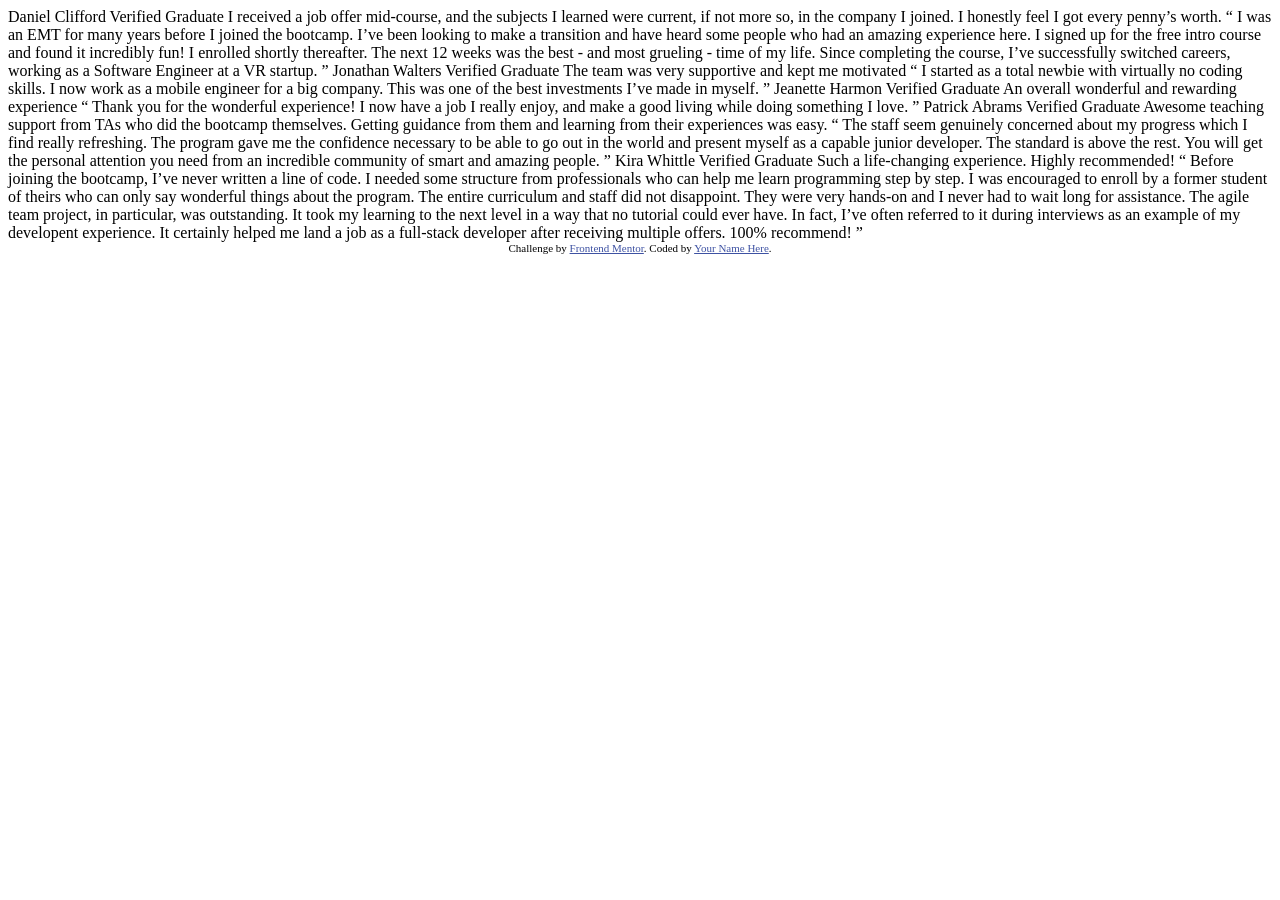
==== index.html @ 332395f9 "code written 4 months ago , reviewing the code before pushing" ====
<!DOCTYPE html>
<html lang="en">
<head>
  <meta charset="UTF-8">
  <meta name="viewport" content="width=device-width, initial-scale=1.0"> <!-- displays site properly based on user's device -->

  <link rel="icon" type="image/png" sizes="32x32" href="./images/favicon-32x32.png">
  
  <title>Frontend Mentor | [Challenge Name Here]</title>

  <!-- Feel free to remove these styles or customise in your own stylesheet 👍 -->
  <style>
    .attribution { font-size: 11px; text-align: center; }
    .attribution a { color: hsl(228, 45%, 44%); }
  </style>
</head>
<body>
  Daniel Clifford
  Verified Graduate

  I received a job offer mid-course, and the subjects I learned were current, if not more so, 
  in the company I joined. I honestly feel I got every penny’s worth.

  “ I was an EMT for many years before I joined the bootcamp. I’ve been looking to make a 
  transition and have heard some people who had an amazing experience here. I signed up 
  for the free intro course and found it incredibly fun! I enrolled shortly thereafter. 
  The next 12 weeks was the best - and most grueling - time of my life. Since completing 
  the course, I’ve successfully switched careers, working as a Software Engineer at a VR startup. ”

  Jonathan Walters
  Verified Graduate

  The team was very supportive and kept me motivated

  “ I started as a total newbie with virtually no coding skills. I now work as a mobile engineer 
  for a big company. This was one of the best investments I’ve made in myself. ”

  Jeanette Harmon
  Verified Graduate

  An overall wonderful and rewarding experience

  “ Thank you for the wonderful experience! I now have a job I really enjoy, and make a good living 
  while doing something I love. ”

  Patrick Abrams
  Verified Graduate

  Awesome teaching support from TAs who did the bootcamp themselves. Getting guidance from them and 
  learning from their experiences was easy.

  “ The staff seem genuinely concerned about my progress which I find really refreshing. The program 
  gave me the confidence necessary to be able to go out in the world and present myself as a capable 
  junior developer. The standard is above the rest. You will get the personal attention you need from 
  an incredible community of smart and amazing people. ”

  Kira Whittle
  Verified Graduate

  Such a life-changing experience. Highly recommended!

  “ Before joining the bootcamp, I’ve never written a line of code. I needed some structure from 
  professionals who can help me learn programming step by step. I was encouraged to enroll by a former 
  student of theirs who can only say wonderful things about the program. The entire curriculum and staff 
  did not disappoint. They were very hands-on and I never had to wait long for assistance. The agile team 
  project, in particular, was outstanding. It took my learning to the next level in a way that no tutorial 
  could ever have. In fact, I’ve often referred to it during interviews as an example of my developent 
  experience. It certainly helped me land a job as a full-stack developer after receiving multiple offers. 
  100% recommend! ”
  
  <div class="attribution">
    Challenge by <a href="https://www.frontendmentor.io?ref=challenge" target="_blank">Frontend Mentor</a>. 
    Coded by <a href="#">Your Name Here</a>.
  </div>
</body>
</html>
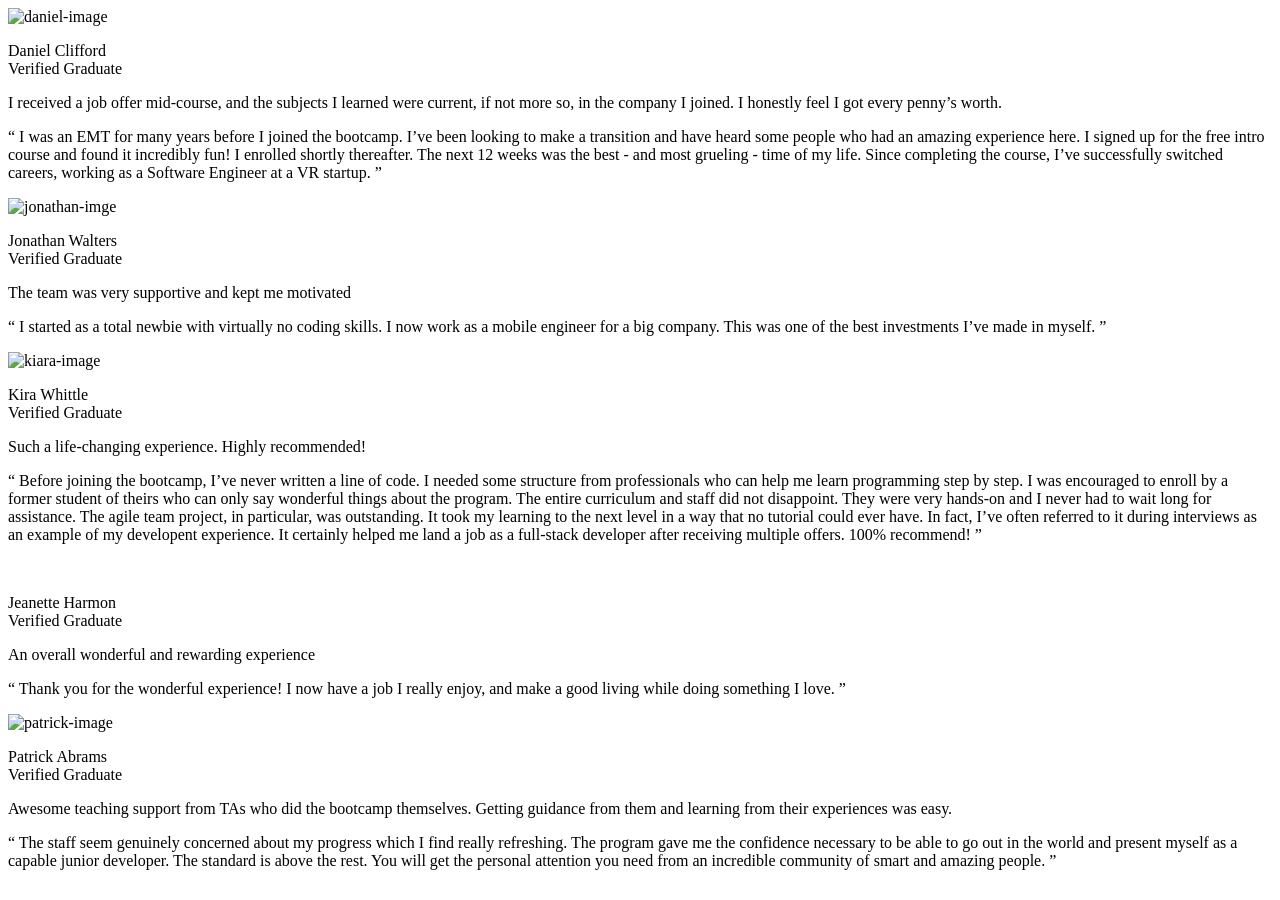
==== commit a5243451: "changed file name from index1.html to index.html" ====
--- a/index.html
+++ b/index.html
@@ -1,76 +1,106 @@
 <!DOCTYPE html>
-<html lang="en">
+<html lang="en" dir="ltr">
+
 <head>
-  <meta charset="UTF-8">
-  <meta name="viewport" content="width=device-width, initial-scale=1.0"> <!-- displays site properly based on user's device -->
+  <meta charset="utf-8">
+  <title>testimonials-grid-section</title>
+  <link rel="icon" href="C:\Users\mohit\Desktop\frontend-project\testimonials-grid-section-main\images\favicon-32x32.png">
+  <!-- link of fonts -->
+  <link rel="preconnect" href="https://fonts.googleapis.com">
+  <link rel="preconnect" href="https://fonts.gstatic.com" crossorigin>
+  <link href="https://fonts.googleapis.com/css2?family=Barlow+Semi+Condensed:wght@500;600&display=swap" rel="stylesheet">
+  <link rel="stylesheet" href="C:\Users\mohit\Desktop\frontend-project\testimonials-grid-section-main\styles.css">
+</head>
 
-  <link rel="icon" type="image/png" sizes="32x32" href="./images/favicon-32x32.png">
-  
-  <title>Frontend Mentor | [Challenge Name Here]</title>
+<body>
+  <div class="box">
+    <div class="one">
+      <div class="one-one">
+        <img src="C:\Users\mohit\Desktop\frontend-project\testimonials-grid-section-main\images\image-daniel.jpg" alt="daniel-image">
+        <p id="identity"> Daniel Clifford <br>
+          <span>Verified Graduate</span></p>
+      </div>
+      <div class="one-two">
+        <p> I received a job offer mid-course, and the subjects I learned were current, if not more so,
+          in the company I joined. I honestly feel I got every penny’s worth.</p>
+      </div>
+      <div class="one-three">
+        <p>“ I was an EMT for many years before I joined the bootcamp. I’ve been looking to make a
+          transition and have heard some people who had an amazing experience here. I signed up
+          for the free intro course and found it incredibly fun! I enrolled shortly thereafter.
+          The next 12 weeks was the best - and most grueling - time of my life. Since completing
+          the course, I’ve successfully switched careers, working as a Software Engineer at a VR startup. ”</p>
+      </div>
+    </div>
+    <div class="two">
+      <div class="two-one">
+        <img src="C:\Users\mohit\Desktop\frontend-project\testimonials-grid-section-main\images\image-jonathan.jpg" alt="jonathan-imge">
+        <p id="identity">Jonathan Walters <br>
+          <span>Verified Graduate</span></p>
+      </div>
+      <div class="two-two">
+        <p>The team was very supportive and kept me motivated</p>
+      </div>
+      <div class="two-three">
+        <p> “ I started as a total newbie with virtually no coding skills. I now work as a mobile engineer
+          for a big company. This was one of the best investments I’ve made in myself. ”
+        </p>
+      </div>
+    </div>
+    <div class="three">
+      <div class="three-one">
+        <img src="C:\Users\mohit\Desktop\frontend-project\testimonials-grid-section-main\images\image-kira.jpg" alt="kiara-image">
+        <p id="identity">Kira Whittle <br>
+          <span>Verified Graduate</span></p>
+      </div>
+      <div class="three-two">
+        <p>Such a life-changing experience. Highly recommended!</p>
+      </div>
+      <div class="three-three">
+        <p>“ Before joining the bootcamp, I’ve never written a line of code. I needed some structure from
+          professionals who can help me learn programming step by step. I was encouraged to enroll by a former
+          student of theirs who can only say wonderful things about the program. The entire curriculum and staff
+          did not disappoint. They were very hands-on and I never had to wait long for assistance. The agile team
+          project, in particular, was outstanding. It took my learning to the next level in a way that no tutorial
+          could ever have. In fact, I’ve often referred to it during interviews as an example of my developent
+          experience. It certainly helped me land a job as a full-stack developer after receiving multiple offers.
+          100% recommend! ”</p>
+      </div>
+    </div>
+    <div class="four">
+      <div class="four-one">
+        <img src="C:\Users\mohit\Desktop\frontend-project\testimonials-grid-section-main\images\image-jeanette.jpg" alt="">
+        <p id="identity">Jeanette Harmon <br>
+          <span>Verified Graduate</span></p>
+      </div>
+      <div class="four-two">
+        <p>An overall wonderful and rewarding experience</p>
+      </div>
+      <div class="four-three">
+        <p>“ Thank you for the wonderful experience! I now have a job I really enjoy, and make a good living
+          while doing something I love. ”</p>
+      </div>
+    </div>
+    <div class="five">
+      <div class="five-one">
+        <img src="C:\Users\mohit\Desktop\frontend-project\testimonials-grid-section-main\images\image-patrick.jpg" alt="patrick-image">
+        <p id="identity">Patrick Abrams <br>
+          <span>Verified Graduate</span></p>
+      </div>
+      <div class="five-two">
+        <p> Awesome teaching support from TAs who did the bootcamp themselves. Getting guidance from them and
+          learning from their experiences was easy.
+        </p>
+      </div>
+      <div class="five-three">
+        <p>“ The staff seem genuinely concerned about my progress which I find really refreshing. The program
+          gave me the confidence necessary to be able to go out in the world and present myself as a capable
+          junior developer. The standard is above the rest. You will get the personal attention you need from
+          an incredible community of smart and amazing people. ”</p>
+      </div>
+    </div>
 
-  <!-- Feel free to remove these styles or customise in your own stylesheet 👍 -->
-  <style>
-    .attribution { font-size: 11px; text-align: center; }
-    .attribution a { color: hsl(228, 45%, 44%); }
-  </style>
-</head>
-<body>
-  Daniel Clifford
-  Verified Graduate
-
-  I received a job offer mid-course, and the subjects I learned were current, if not more so, 
-  in the company I joined. I honestly feel I got every penny’s worth.
-
-  “ I was an EMT for many years before I joined the bootcamp. I’ve been looking to make a 
-  transition and have heard some people who had an amazing experience here. I signed up 
-  for the free intro course and found it incredibly fun! I enrolled shortly thereafter. 
-  The next 12 weeks was the best - and most grueling - time of my life. Since completing 
-  the course, I’ve successfully switched careers, working as a Software Engineer at a VR startup. ”
-
-  Jonathan Walters
-  Verified Graduate
-
-  The team was very supportive and kept me motivated
-
-  “ I started as a total newbie with virtually no coding skills. I now work as a mobile engineer 
-  for a big company. This was one of the best investments I’ve made in myself. ”
-
-  Jeanette Harmon
-  Verified Graduate
-
-  An overall wonderful and rewarding experience
-
-  “ Thank you for the wonderful experience! I now have a job I really enjoy, and make a good living 
-  while doing something I love. ”
-
-  Patrick Abrams
-  Verified Graduate
-
-  Awesome teaching support from TAs who did the bootcamp themselves. Getting guidance from them and 
-  learning from their experiences was easy.
-
-  “ The staff seem genuinely concerned about my progress which I find really refreshing. The program 
-  gave me the confidence necessary to be able to go out in the world and present myself as a capable 
-  junior developer. The standard is above the rest. You will get the personal attention you need from 
-  an incredible community of smart and amazing people. ”
-
-  Kira Whittle
-  Verified Graduate
-
-  Such a life-changing experience. Highly recommended!
-
-  “ Before joining the bootcamp, I’ve never written a line of code. I needed some structure from 
-  professionals who can help me learn programming step by step. I was encouraged to enroll by a former 
-  student of theirs who can only say wonderful things about the program. The entire curriculum and staff 
-  did not disappoint. They were very hands-on and I never had to wait long for assistance. The agile team 
-  project, in particular, was outstanding. It took my learning to the next level in a way that no tutorial 
-  could ever have. In fact, I’ve often referred to it during interviews as an example of my developent 
-  experience. It certainly helped me land a job as a full-stack developer after receiving multiple offers. 
-  100% recommend! ”
-  
-  <div class="attribution">
-    Challenge by <a href="https://www.frontendmentor.io?ref=challenge" target="_blank">Frontend Mentor</a>. 
-    Coded by <a href="#">Your Name Here</a>.
   </div>
 </body>
-</html>+
+</html>
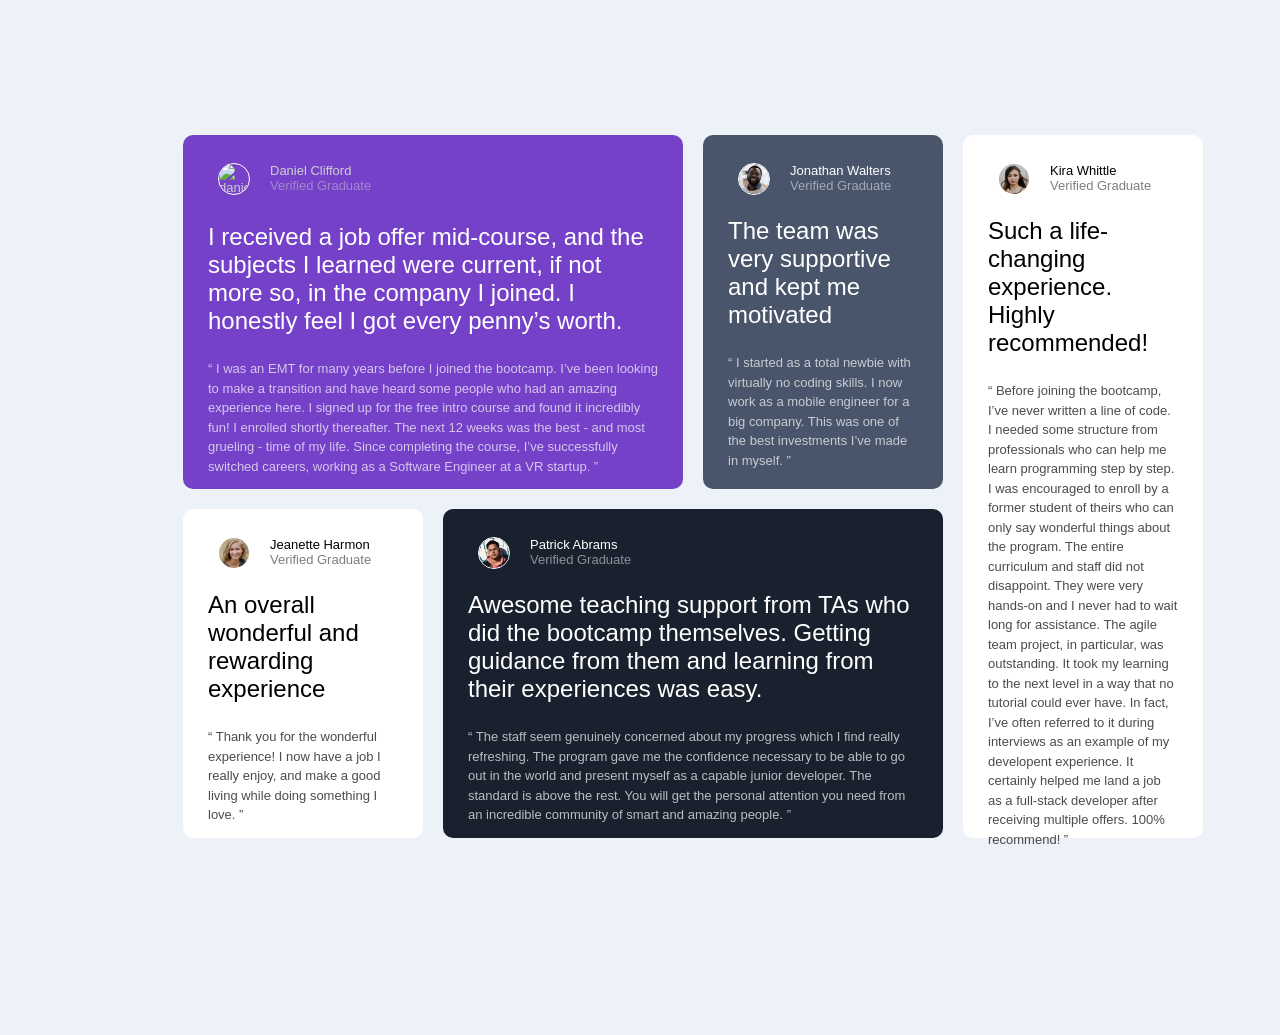
==== commit a910f52f: "deleted files , changed addresses in index.html to directory relative path" ====
--- a/index.html
+++ b/index.html
@@ -4,12 +4,12 @@
 <head>
   <meta charset="utf-8">
   <title>testimonials-grid-section</title>
-  <link rel="icon" href="C:\Users\mohit\Desktop\frontend-project\testimonials-grid-section-main\images\favicon-32x32.png">
+  <link rel="icon" href="./images/favicon-32x32.png">
   <!-- link of fonts -->
   <link rel="preconnect" href="https://fonts.googleapis.com">
   <link rel="preconnect" href="https://fonts.gstatic.com" crossorigin>
   <link href="https://fonts.googleapis.com/css2?family=Barlow+Semi+Condensed:wght@500;600&display=swap" rel="stylesheet">
-  <link rel="stylesheet" href="C:\Users\mohit\Desktop\frontend-project\testimonials-grid-section-main\styles.css">
+  <link rel="stylesheet" href="./styles.css">
 </head>
 
 <body>
@@ -34,7 +34,7 @@
     </div>
     <div class="two">
       <div class="two-one">
-        <img src="C:\Users\mohit\Desktop\frontend-project\testimonials-grid-section-main\images\image-jonathan.jpg" alt="jonathan-imge">
+        <img src="./images/image-jonathan.jpg" alt="jonathan-imge">
         <p id="identity">Jonathan Walters <br>
           <span>Verified Graduate</span></p>
       </div>
@@ -49,7 +49,7 @@
     </div>
     <div class="three">
       <div class="three-one">
-        <img src="C:\Users\mohit\Desktop\frontend-project\testimonials-grid-section-main\images\image-kira.jpg" alt="kiara-image">
+        <img src="./images/image-kira.jpg" alt="kiara-image" loading="lazy">
         <p id="identity">Kira Whittle <br>
           <span>Verified Graduate</span></p>
       </div>
@@ -69,7 +69,7 @@
     </div>
     <div class="four">
       <div class="four-one">
-        <img src="C:\Users\mohit\Desktop\frontend-project\testimonials-grid-section-main\images\image-jeanette.jpg" alt="">
+        <img src="./images/image-jeanette.jpg" alt="jeanetter" loading="lazy">
         <p id="identity">Jeanette Harmon <br>
           <span>Verified Graduate</span></p>
       </div>
@@ -83,7 +83,7 @@
     </div>
     <div class="five">
       <div class="five-one">
-        <img src="C:\Users\mohit\Desktop\frontend-project\testimonials-grid-section-main\images\image-patrick.jpg" alt="patrick-image">
+        <img src="./images/image-patrick.jpg" alt="patrick-image" loading="lazy">
         <p id="identity">Patrick Abrams <br>
           <span>Verified Graduate</span></p>
       </div>
--- a/styles.css
+++ b/styles.css
@@ -0,0 +1,181 @@
+body {
+  background-color: hsl(210, 46%, 95%);
+  font-family: 'Barlow Semi Condensed', sans-serif;
+}
+
+.box {
+  height: 900px;
+  width: 100%;
+  display: grid;
+  grid-template-columns: repeat(5, 1fr);
+  grid-template-rows: 1fr 1fr 1fr;
+  gap: 20px;
+  background-color: hsl(210, 46%, 95%);
+  color: black;
+  font-size: 2rem;
+  position: absolute;
+  top: 15%;
+  bottom: 15%;
+  padding-left: 175px;
+  font-family: 'Barlow Semi Condensed', sans-serif;
+
+
+
+}
+
+.one {
+  background-color: hsl(263, 55%, 52%);
+  grid-column:1/3 ;
+  grid-row:1/2 ;
+  border-radius: 10px;
+  color:#fff;
+}
+
+.two {
+  background-color: hsl(217, 19%, 35%);
+  grid-column: 3/4 ;
+  grid-row: 1/2 ;
+  border-radius: 10px;
+  color: #fff;
+}
+
+.three {
+  background-color: hsl(0, 0%, 100%);
+  grid-column: 4/5;
+  grid-row:1/3 ;
+  border-radius: 10px;
+}
+
+.four {
+  background-color: hsl(0, 0%, 100%);
+  grid-column:1/2 ;
+  grid-row: 2/3;
+  border-radius: 10px;
+}
+
+.five {
+  background-color: hsl(219, 29%, 14%);
+  grid-column: 2/4;
+  grid-row: 2/3 ;
+  border-radius: 10px;
+  color: #fff;
+}
+
+/* styling inside the boxes */
+
+img{
+  border-radius: 100%;
+  float: left;
+  border: 1.5px solid #fff;
+  height: 30px;
+  width: 30px;
+  margin-left: 35px;
+  margin-right: 20px;
+  margin-top: 15px;
+
+}
+
+.one-one{
+font-size: 13px;
+color: hsl(0, 0%, 81%);
+}
+
+.one-two{
+  font-size: 1.5rem;
+  margin-top: 30px;
+  margin-bottom: 20px;
+  margin-left: 25px;
+  margin-right: 25px;
+
+
+
+}
+
+.one-three{
+  font-size: 13px;
+  margin-left: 25px;
+  margin-right: 25px;
+  opacity:70%;
+  line-height: 1.5;
+}
+
+.two-one{
+font-size: 13px;
+}
+
+.two-two{
+    font-size: 1.5rem;
+    margin-left: 25px;
+    margin-right: 25px;
+}
+
+.two-three{
+    font-size: 13px;
+    margin-left: 25px;
+    margin-right: 25px;
+    opacity: 70%;
+    line-height: 1.5;
+
+}
+
+.three-one{
+font-size: 13px;
+}
+
+.three-two{
+    font-size: 1.5rem;
+    margin-left: 25px;
+    margin-right: 25px;
+}
+
+.three-three{
+    font-size: 13px;
+    margin-left: 25px;
+    margin-right: 25px;
+    opacity: 70%;
+    line-height: 1.5;
+}
+
+.four-one{
+font-size: 13px;
+}
+
+.four-two{
+    font-size: 1.5rem;
+    margin-left: 25px;
+    margin-right: 25px;
+}
+
+.four-three{
+    font-size: 13px;
+    margin-left: 25px;
+    margin-right: 25px;
+    opacity: 70%;
+    line-height: 1.5;
+}
+
+.five-one{
+font-size: 13px;
+}
+
+.five-two{
+    font-size: 1.5rem;
+    margin-left: 25px;
+    margin-right: 25px;
+}
+
+.five-three{
+    font-size: 13px;
+    margin-left: 25px;
+    margin-right: 25px;
+    opacity: 70%;
+    line-height: 1.5;
+}
+
+#identity{
+  padding-top: 15px;
+}
+
+span{
+  opacity: 50%;
+}
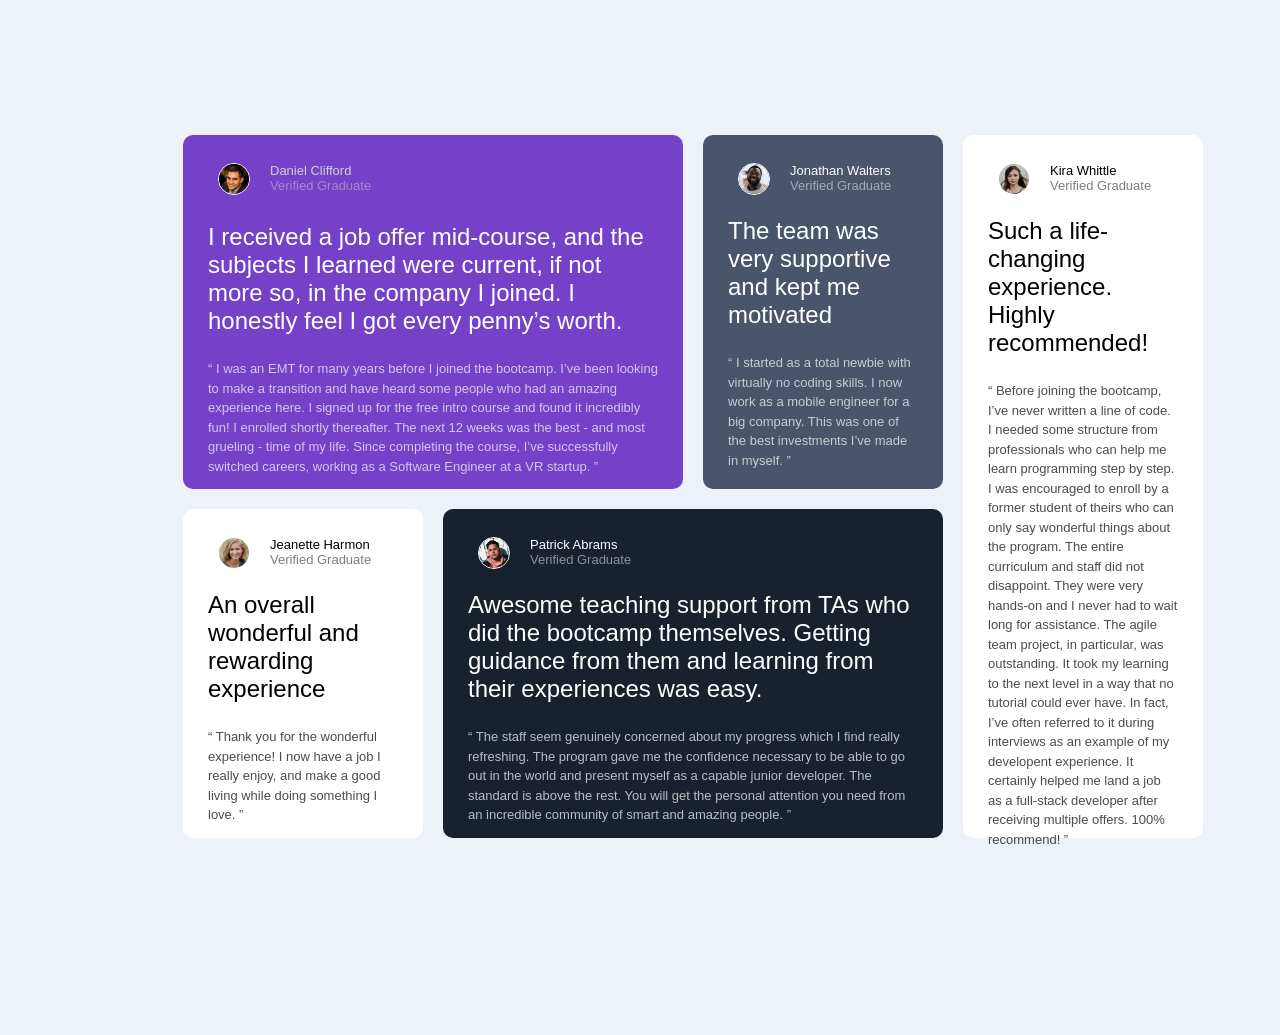
==== commit feb98454: "browser wasn't rendering image due to image address being computer system relative and not directory" ====
--- a/index.html
+++ b/index.html
@@ -16,7 +16,7 @@
   <div class="box">
     <div class="one">
       <div class="one-one">
-        <img src="C:\Users\mohit\Desktop\frontend-project\testimonials-grid-section-main\images\image-daniel.jpg" alt="daniel-image">
+        <img src="./images/image-daniel.jpg" alt="daniel-image">
         <p id="identity"> Daniel Clifford <br>
           <span>Verified Graduate</span></p>
       </div>
